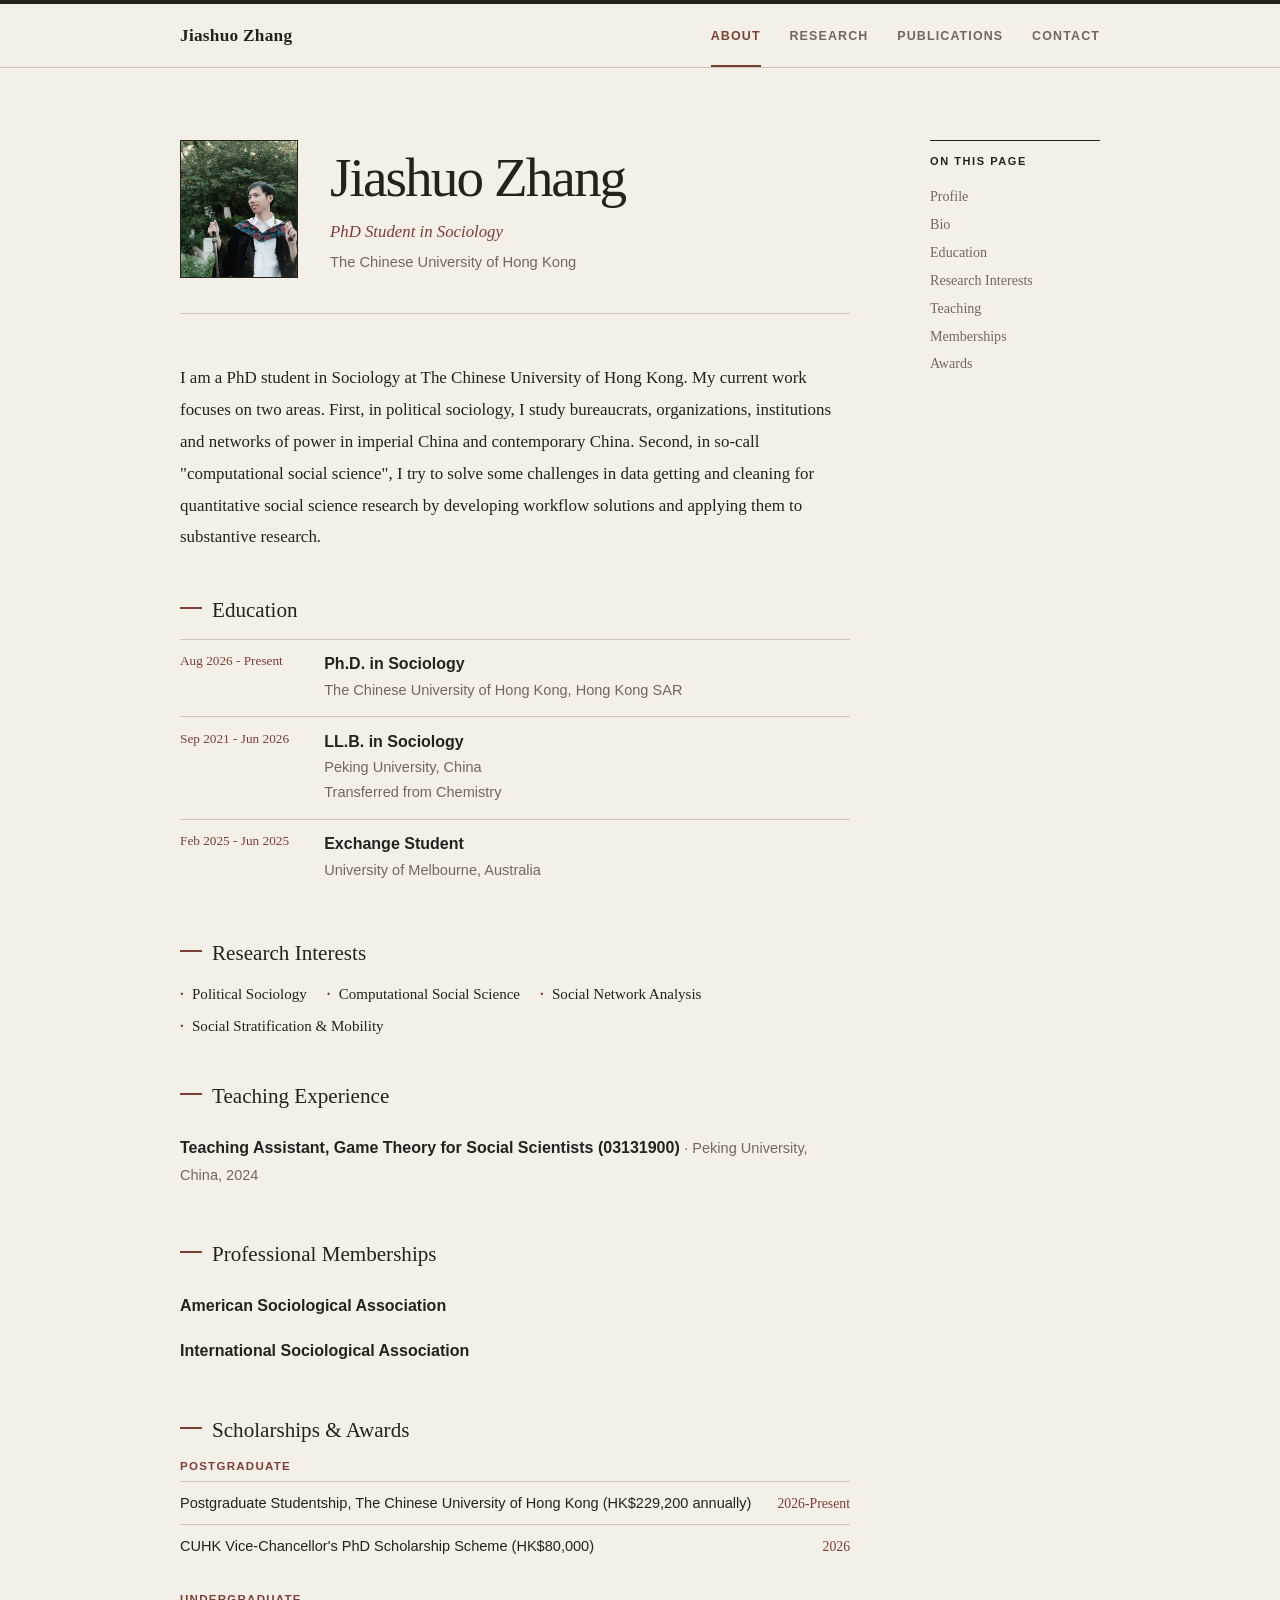
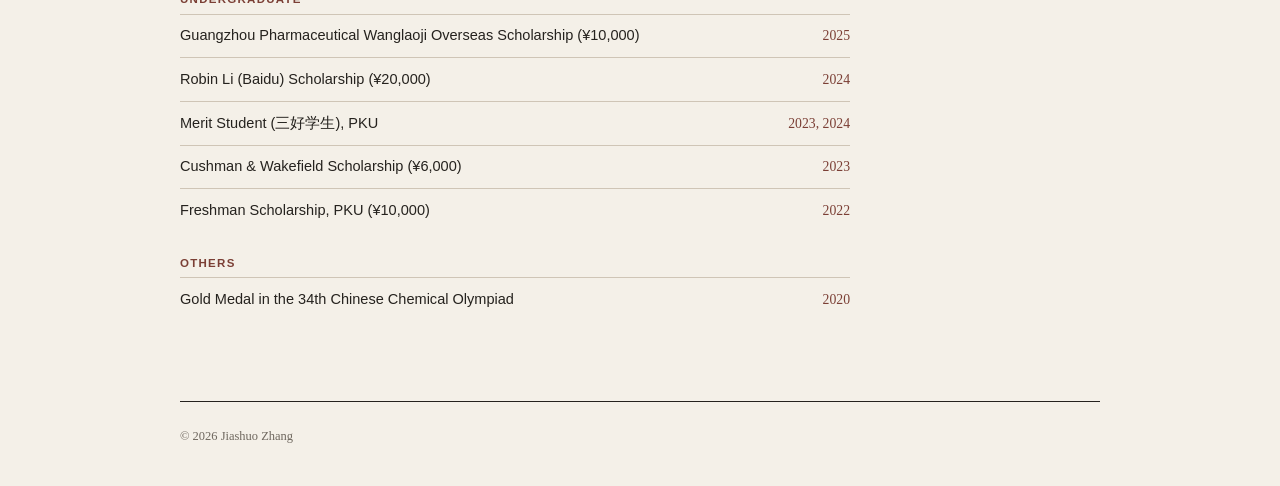
==== index.html @ 3bc5c408 "fix: refine education awards and profile photo" ====
<!DOCTYPE html>
<html lang="en">
<head>
<meta charset="UTF-8">
<meta name="viewport" content="width=device-width, initial-scale=1.0">
<title>Jiashuo Zhang | Sociology PhD Student</title>
<style>
:root {
  --paper: #f4f0e8;
  --paper-deep: #ebe4d8;
  --ink: #25221e;
  --muted: #6f685f;
  --accent: #7b3f35;
  --rule: #cfc5b6;
}

*, *::before, *::after { box-sizing: border-box; margin: 0; padding: 0; }
html { scroll-behavior: smooth; }

body {
  min-height: 100vh;
  display: flex;
  flex-direction: column;
  color: var(--ink);
  background: var(--paper);
  font-family: Arial, "Noto Sans SC", sans-serif;
  font-size: 16px;
  line-height: 1.72;
}

h1, h2, h3 {
  color: var(--ink);
  font-family: Georgia, "Times New Roman", "Songti SC", SimSun, serif;
  font-weight: 500;
  line-height: 1.25;
}
h1 { font-size: clamp(2.25rem, 6vw, 3.45rem); letter-spacing: -0.035em; }
h2 { margin-bottom: 1rem; font-size: 1.32rem; }
h2::before { content: ""; display: inline-block; width: 22px; margin-right: 10px; border-top: 2px solid var(--accent); vertical-align: 0.38em; }
h3 { margin-bottom: 0.5rem; font-size: 1.08rem; }
a { color: var(--accent); text-decoration: none; }
a:hover { color: var(--ink); }

#navbar {
  position: sticky;
  top: 0;
  z-index: 10;
  display: flex;
  justify-content: space-between;
  align-items: center;
  min-height: 68px;
  padding: 0 max(28px, calc((100vw - 920px) / 2));
  background: rgba(244, 240, 232, 0.96);
  border-top: 4px solid var(--ink);
  border-bottom: 1px solid var(--rule);
}
.nav-name { color: var(--ink); font-family: Georgia, "Times New Roman", serif; font-size: 1.08rem; font-weight: 700; letter-spacing: 0.015em; }
.nav-links { display: flex; gap: 1.8rem; }
.nav-link {
  position: relative;
  padding: 1.3rem 0 1.15rem;
  color: var(--muted);
  font-size: 0.78rem;
  font-weight: 700;
  letter-spacing: 0.09em;
  text-transform: uppercase;
}
.nav-link::after { content: ""; position: absolute; right: 0; bottom: -1px; left: 0; height: 2px; background: transparent; }
.nav-link:hover, .nav-link.active { color: var(--accent); }
.nav-link.active::after { background: var(--accent); }

#main-content { flex: 1; width: min(920px, calc(100% - 64px)); margin: 0 auto; padding: 4.5rem 0 5rem; }
.page-section { display: none; }
.page-section.active { display: grid; grid-template-columns: minmax(0, 1fr) 170px; gap: 5rem; align-items: start; }
.section-content { min-width: 0; }
.section-nav { position: sticky; top: 6.3rem; padding-top: 0.7rem; border-top: 1px solid var(--ink); }
.section-nav-title { margin-bottom: 0.7rem; color: var(--ink); font-size: 0.69rem; font-weight: 700; letter-spacing: 0.14em; text-transform: uppercase; }
.section-nav a { display: block; padding: 0.28rem 0; color: var(--muted); font-family: Georgia, "Times New Roman", serif; font-size: 0.88rem; line-height: 1.35; }
.section-nav a:hover { color: var(--accent); }

.about-header { display: flex; gap: 2rem; align-items: center; margin-bottom: 3rem; padding-bottom: 2.2rem; border-bottom: 1px solid var(--rule); }
.about-photo {
  width: 118px; height: 138px; border-radius: 0 !important;
  position: relative; overflow: hidden; flex-shrink: 0;
  color: var(--paper) !important; background: var(--ink) !important;
  border: 1px solid var(--ink);
}
.about-photo img { display: block; width: 100%; height: 100%; object-fit: cover; object-position: 69% 63%; transform: scale(1.7); transform-origin: 69% 63%; }
.about-info h1 { margin-bottom: 0.4rem; }
.about-info .subtitle { margin-bottom: 0.15rem; color: var(--accent); font-family: Georgia, "Times New Roman", serif; font-size: 1.05rem; font-style: italic; }
.about-info .affiliation { color: var(--muted); font-size: 0.92rem; }

.section-block { margin-bottom: 2.7rem; }
.section-block:last-child { margin-bottom: 0; }
.bio-text { max-width: 680px; font-family: Georgia, "Times New Roman", "Songti SC", serif; font-size: 1.06rem; line-height: 1.88; }

.interest-tags { display: flex; flex-wrap: wrap; gap: 0.35rem 1.25rem; }
.interest-tag { position: relative; padding-left: 0.75rem; color: var(--ink); font-family: Georgia, "Times New Roman", serif; font-size: 0.94rem; }
.interest-tag::before { content: "·"; position: absolute; left: 0; color: var(--accent); font-weight: 700; }

.timeline-item { display: grid; grid-template-columns: 125px minmax(0, 1fr); gap: 1.2rem; padding: 0.65rem 0 0.85rem; border-top: 1px solid var(--rule); }
.timeline-item .date { color: var(--accent); font-family: Georgia, "Times New Roman", serif; font-size: 0.83rem; font-variant-numeric: oldstyle-nums; }
.timeline-details { min-width: 0; }
.timeline-item .title { font-weight: 700; }
.timeline-item .org { display: block; color: var(--muted); font-size: 0.91rem; }

.pub-list, .contact-list, .award-list { list-style: none; }
.pub-item { padding: 1.35rem 0 1.55rem; border-top: 1px solid var(--rule); }
.pub-item:last-child { border-bottom: 1px solid var(--rule); }
.pub-title { font-family: "Songti SC", SimSun, Georgia, serif; font-size: 1.03rem; font-weight: 700; line-height: 1.65; }
.pub-title-en { max-width: 700px; margin-top: 0.4rem; color: #514b44; font-family: Georgia, "Times New Roman", serif; font-size: 0.96rem; font-style: italic; line-height: 1.55; }
.pub-meta { margin-top: 0.35rem; color: var(--muted); font-size: 0.87rem; }
.pub-status { display: inline-block; margin-left: 0.35rem; color: var(--accent); font-size: 0.76rem; font-weight: 700; letter-spacing: 0.025em; text-transform: uppercase; }
.publication-preview { margin-top: 1.1rem; }
.publication-figure { margin: 0; }
.publication-figure img { display: block; width: 100%; max-width: 700px; height: auto; background: #fff; border: 1px solid var(--rule); filter: saturate(0.78) contrast(0.96); }

.conf-item, .role-item { padding: 0.55rem 0; }
.conf-title, .role-title { font-weight: 700; }
.conf-details, .role-org { color: var(--muted); font-size: 0.91rem; }

.contact-list li { margin-bottom: 0.7rem; }
.social-icons { display: flex; gap: 0.65rem; margin-top: 1.4rem; }
.social-icon { width: 36px; height: 36px; display: flex; align-items: center; justify-content: center; border: 1px solid var(--rule); }
.social-icon:hover { border-color: var(--accent); background: var(--paper-deep); }
.social-icon svg { width: 17px; height: 17px; fill: var(--accent); }

.award-item { display: grid; grid-template-columns: minmax(0, 1fr) auto; gap: 1rem; align-items: baseline; padding: 0.55rem 0; border-top: 1px solid var(--rule); font-size: 0.91rem; }
.award-item .award-year { color: var(--accent); font-family: Georgia, "Times New Roman", serif; font-size: 0.86rem; white-space: nowrap; }
.award-group + .award-group { margin-top: 1.5rem; }
.award-group-title { margin-bottom: 0.45rem; color: var(--accent); font-family: Arial, "Noto Sans SC", sans-serif; font-size: 0.72rem; font-weight: 700; letter-spacing: 0.11em; text-transform: uppercase; }

footer { width: min(920px, calc(100% - 64px)); margin: 0 auto; padding: 1.5rem 0 2.4rem; color: var(--muted); border-top: 1px solid var(--ink); font-family: Georgia, "Times New Roman", serif; font-size: 0.78rem; text-align: left; }

@media (max-width: 700px) {
  #navbar { flex-direction: column; align-items: flex-start; gap: 0.25rem; padding: 0.85rem 20px 0; }
  .nav-links { width: 100%; gap: 1.1rem; overflow-x: auto; }
  .nav-link { padding: 0.55rem 0 0.8rem; }
  #main-content, footer { width: calc(100% - 40px); }
  #main-content { padding: 2.6rem 0 3.5rem; }
  .page-section.active { display: block; }
  .section-nav { display: none; }
  .about-header { align-items: flex-start; gap: 1.2rem; }
  .about-photo { width: 78px; height: 94px; font-size: 1.65rem !important; }
  .timeline-item { grid-template-columns: 1fr; gap: 0.15rem; }
  .award-item { grid-template-columns: 1fr; gap: 0.05rem; }
}
</style>
</head>
<body>

<nav id="navbar">
  <span class="nav-name">Jiashuo Zhang</span>
  <div class="nav-links">
    <a href="#" class="nav-link active" data-page="about">About</a>
    <a href="#" class="nav-link" data-page="research">Research</a>
    <a href="#" class="nav-link" data-page="publications">Publications</a>
    <a href="#" class="nav-link" data-page="contact">Contact</a>
  </div>
</nav>

<main id="main-content">

  <!-- ===== ABOUT ===== -->
  <section id="page-about" class="page-section active">

    <div class="section-content">

    <div class="about-header" id="about-profile">
      <div class="about-photo"><img src="profile.jpg" alt="Jiashuo Zhang"></div>
      <div class="about-info">
        <h1>Jiashuo Zhang</h1>
        <p class="subtitle">PhD Student in Sociology</p>
        <p class="affiliation">The Chinese University of Hong Kong</p>
      </div>
    </div>

    <div class="section-block" id="about-bio">
      <p class="bio-text">
        I am a PhD student in Sociology at The Chinese University of Hong Kong. My current work focuses on two areas. First, in political sociology, I study bureaucrats, organizations, institutions and networks of power in imperial China and contemporary China. Second, in so-call "computational social science", I try to solve some challenges in data getting and cleaning for quantitative social science research by developing workflow solutions and applying them to substantive research.
      </p>
    </div>

    <div class="section-block" id="about-education">
      <h2>Education</h2>
      <div class="timeline-item">
        <div class="date">Aug 2026 - Present</div>
        <div class="timeline-details">
          <div class="title">Ph.D. in Sociology</div>
          <div class="org">The Chinese University of Hong Kong, Hong Kong SAR</div>
        </div>
      </div>
      <div class="timeline-item">
        <div class="date">Sep 2021 - Jun 2026</div>
        <div class="timeline-details">
          <div class="title">LL.B. in Sociology</div>
          <div class="org">Peking University, China</div>
          <div class="org">Transferred from Chemistry</div>
        </div>
      </div>
      <div class="timeline-item">
        <div class="date">Feb 2025 - Jun 2025</div>
        <div class="timeline-details">
          <div class="title">Exchange Student</div>
          <div class="org">University of Melbourne, Australia</div>
        </div>
      </div>
    </div>

    <div class="section-block" id="about-interests">
      <h2>Research Interests</h2>
      <div class="interest-tags">
        <span class="interest-tag">Political Sociology</span>
        <span class="interest-tag">Computational Social Science</span>
        <span class="interest-tag">Social Network Analysis</span>
        <span class="interest-tag">Social Stratification &amp; Mobility</span>
      </div>
    </div>

    <div class="section-block" id="about-teaching">
      <h2>Teaching Experience</h2>
      <div class="role-item">
        <span class="role-title">Teaching Assistant, Game Theory for Social Scientists (03131900)</span>
        <span class="role-org"> · Peking University, China, 2024</span>
      </div>
    </div>

    <div class="section-block" id="about-memberships">
      <h2>Professional Memberships</h2>
      <div class="role-item">
        <span class="role-title">American Sociological Association</span>
      </div>
      <div class="role-item">
        <span class="role-title">International Sociological Association</span>
      </div>
    </div>

    <div class="section-block" id="about-awards">
      <h2>Scholarships &amp; Awards</h2>
      <div class="award-group">
        <h3 class="award-group-title">Postgraduate</h3>
        <ul class="award-list">
          <li class="award-item"><span>Postgraduate Studentship, The Chinese University of Hong Kong (HK$229,200 annually)</span><span class="award-year">2026-Present</span></li>
          <li class="award-item"><span>CUHK Vice-Chancellor's PhD Scholarship Scheme (HK$80,000)</span><span class="award-year">2026</span></li>
        </ul>
      </div>
      <div class="award-group">
        <h3 class="award-group-title">Undergraduate</h3>
        <ul class="award-list">
          <li class="award-item"><span>Guangzhou Pharmaceutical Wanglaoji Overseas Scholarship (¥10,000)</span><span class="award-year">2025</span></li>
          <li class="award-item"><span>Robin Li (Baidu) Scholarship (¥20,000)</span><span class="award-year">2024</span></li>
          <li class="award-item"><span>Merit Student (三好学生), PKU</span><span class="award-year">2023, 2024</span></li>
          <li class="award-item"><span>Cushman &amp; Wakefield Scholarship (¥6,000)</span><span class="award-year">2023</span></li>
          <li class="award-item"><span>Freshman Scholarship, PKU (¥10,000)</span><span class="award-year">2022</span></li>
        </ul>
      </div>
      <div class="award-group">
        <h3 class="award-group-title">Others</h3>
        <ul class="award-list">
          <li class="award-item"><span>Gold Medal in the 34th Chinese Chemical Olympiad</span><span class="award-year">2020</span></li>
        </ul>
      </div>
    </div>

    </div>

    <aside class="section-nav" aria-label="About page navigation">
      <div class="section-nav-title">On This Page</div>
      <a href="#about-profile">Profile</a>
      <a href="#about-bio">Bio</a>
      <a href="#about-education">Education</a>
      <a href="#about-interests">Research Interests</a>
      <a href="#about-teaching">Teaching</a>
      <a href="#about-memberships">Memberships</a>
      <a href="#about-awards">Awards</a>
    </aside>

  </section>

  <!-- ===== RESEARCH ===== -->
  <section id="page-research" class="page-section">
  </section>

  <!-- ===== PUBLICATIONS ===== -->
  <section id="page-publications" class="page-section">

    <div class="section-content">

    <h2 id="publications-list">Publications</h2>

    <ul class="pub-list">
      <li class="pub-item">
        <div class="pub-title" lang="zh">士大夫的社会世界建构与演变：基于曾国藩日记/通信的案例研究</div>
        <div class="pub-title-en">The Social World of Scholar-Officials in Traditional China:<br>A Micro-Sociological Analysis of Zeng Guofan's Diary and Correspondence</div>
        <div class="pub-meta">周雪光、张家硕，2026 · 《社会》第2期 · CSSCI</div>
        <div class="pub-meta"><a href="士大夫的社会世界建构与演变.pdf">[PDF]</a></div>
        <div class="publication-preview" id="publications-preview" aria-label="Figure from the article">
          <figure class="publication-figure">
            <img src="zeng-guofan-social-network.png" alt="曾国藩社会交往网络图：不同颜色的节点表示家族、湘乡同乡、湖南同乡、同年、清廷官僚和湘军">
          </figure>
        </div>
      </li>
      <li class="pub-item">
        <div class="pub-title" lang="zh">冒滥与抑遏之外：雍正朝西北军前效力群体的“自首潮”（1725–1729）</div>
        <div class="pub-title-en">Beyond Deceptive and Deserved Credits: Self-Rectification of Officials Earning Promotion in the Qing's Northwestern Campaigns during the Early Yongzheng Reign (1725–1729)</div>
        <div class="pub-meta">田耕、张家硕 · 《清史研究》 · 导师共同作者 <span class="pub-status">Revise &amp; Resubmit</span> · CSSCI</div>
      </li>
    </ul>

    <h2 id="translations-list" style="margin-top:2rem;">Translations</h2>

    <ul class="pub-list">
      <li class="pub-item">
        <div class="pub-title" lang="zh">田野研究中的实地纠葛与质量标准：20世纪中期芝加哥大学与哥伦比亚大学社会学之比较</div>
        <div class="pub-meta">丹尼尔·门奇克 著，张家硕 译，2026 · 王利平：《逆旅行人：芝加哥大学社会科学传统》，北京大学出版社，第267-290页。</div>
      </li>
    </ul>

    </div>

    <aside class="section-nav" aria-label="Publications page navigation">
      <div class="section-nav-title">On This Page</div>
      <a href="#publications-list">Publications</a>
      <a href="#translations-list">Translations</a>
    </aside>

  </section>

  <!-- ===== CONTACT ===== -->
  <section id="page-contact" class="page-section">

    <div class="section-content">

    <h2 id="contact-info">Contact</h2>

    <ul class="contact-list">
      <li>Email: <a href="mailto:jiashuo.zhang@link.cuhk.edu.hk">jiashuo.zhang@link.cuhk.edu.hk</a></li>
      <li>Department of Sociology, The Chinese University of Hong Kong, Shatin, N.T., Hong Kong SAR</li>
    </ul>

    <div class="social-icons" id="contact-links">
      <a href="#" class="social-icon" title="Google Scholar" aria-label="Google Scholar">
        <svg viewBox="0 0 24 24"><path d="M12 24a7.2 7.2 0 0 0 3.25-.74l-3.42-5.9c-.74.4-1.56.64-2.43.64-2.68 0-4.85-2.17-4.85-4.85a4.82 4.82 0 0 1 .9-2.8L2.12 16.1A11.96 11.96 0 0 0 12 24z"/><path d="M23.84 11.62c0-.82-.07-1.62-.21-2.38H12v4.5h6.75a5.8 5.8 0 0 1-2.5 3.82l3.42 5.9A11.98 11.98 0 0 0 23.84 11.62z"/><path d="M5.27 8.75 1.85 4.93A11.96 11.96 0 0 0 0 12c0 2.58.82 4.97 2.2 6.93l.07-.07 3.44-5.94a4.77 4.77 0 0 1-.44-2.17z"/><path d="M12 4.8c1.8 0 3.42.62 4.7 1.83l3.5-3.5A11.94 11.94 0 0 0 12 0C7.4 0 3.38 2.5 1.85 4.93L5.27 8.8A7.14 7.14 0 0 1 12 4.8z"/></svg>
      </a>
      <a href="#" class="social-icon" title="ORCID" aria-label="ORCID">
        <svg viewBox="0 0 24 24"><path d="M12 0C5.372 0 0 5.372 0 12s5.372 12 12 12 12-5.372 12-12S18.628 0 12 0zM7.369 4.378c.525 0 .947.431.947.947s-.422.947-.947.947a.95.95 0 0 1-.947-.947c0-.525.422-.947.947-.947zm-.722 3.038h1.444v10.041H6.647V7.416zm3.562 0h3.9c3.712 0 5.344 2.653 5.344 5.025 0 2.578-2.016 5.025-5.325 5.025h-3.919V7.416zm1.444 1.303v7.444h2.297c3.272 0 4.022-2.484 4.022-3.722 0-2.016-1.284-3.722-3.984-3.722h-2.335z"/></svg>
      </a>
      <a href="#" class="social-icon" title="ResearchGate" aria-label="ResearchGate">
        <svg viewBox="0 0 24 24"><path d="M5.89 20.5c-.28 0-.55-.12-.73-.33-.18-.21-.26-.5-.22-.78l2.17-11.77c.09-.5.52-.84 1.03-.84h2.73c.57 0 1.04.41 1.11.97l.05.41c.59-.94 1.56-1.55 2.72-1.55 1.79 0 3.25 1.46 3.25 3.25 0 .28-.04.55-.1.82l-1.63 7.38c-.09.41-.45.69-.87.69h-2.1c-.42 0-.78-.28-.87-.69l-1.43-6.47c-.05-.22-.25-.38-.47-.38s-.42.16-.47.38l-1.43 6.47c-.09.41-.45.69-.87.69H8.61c-.21 0-.41-.08-.56-.22l.84-1.43-1.04 1.49c-.16.22-.41.35-.67.35H5.89z"/></svg>
      </a>
    </div>

    </div>

    <aside class="section-nav" aria-label="Contact page navigation">
      <div class="section-nav-title">On This Page</div>
      <a href="#contact-info">Contact Information</a>
      <a href="#contact-links">Academic Links</a>
    </aside>

  </section>

</main>

<footer>
  <p>&copy; 2026 Jiashuo Zhang</p>
</footer>

<script>
document.querySelectorAll('.nav-link').forEach(link => {
  link.addEventListener('click', function(e) {
    e.preventDefault();
    const page = this.dataset.page;

    document.querySelectorAll('.nav-link').forEach(l => l.classList.remove('active'));
    this.classList.add('active');

    document.querySelectorAll('.page-section').forEach(s => s.classList.remove('active'));
    document.getElementById('page-' + page).classList.add('active');
  });
});
</script>

</body>
</html>
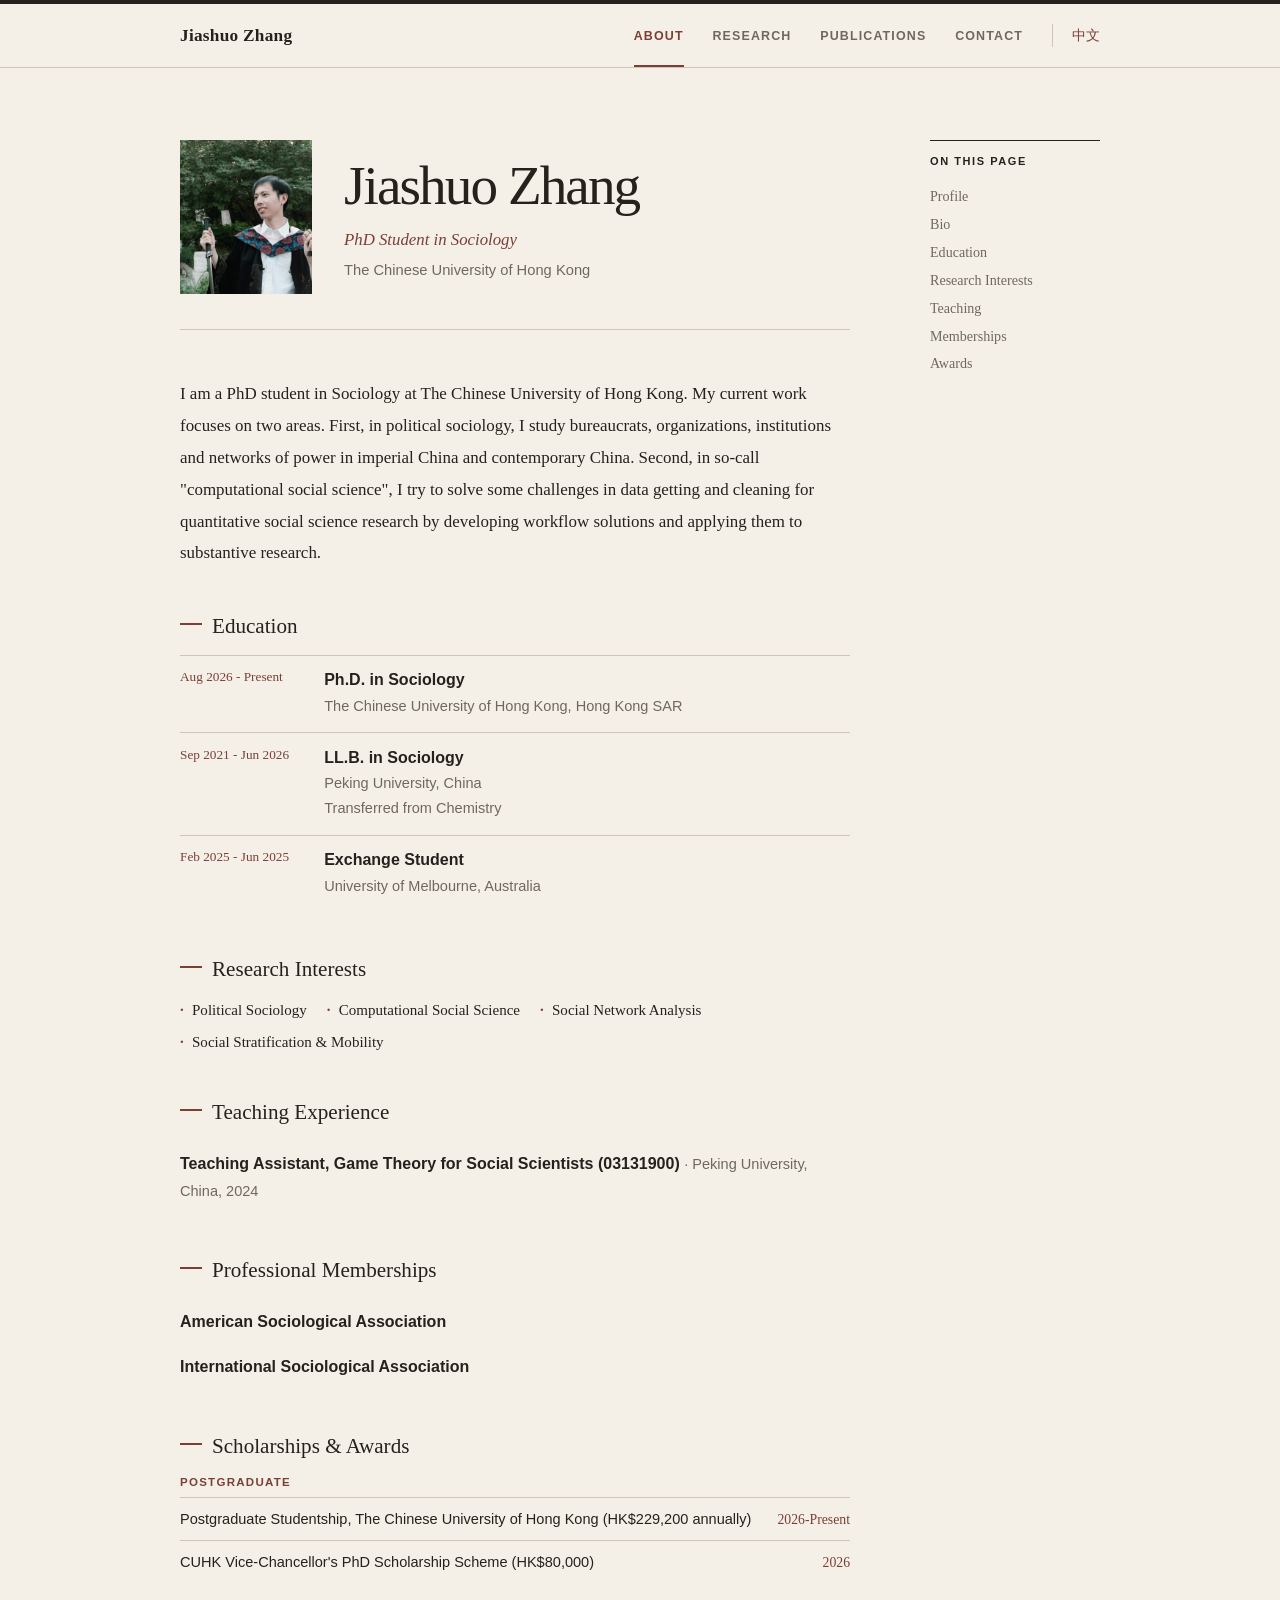
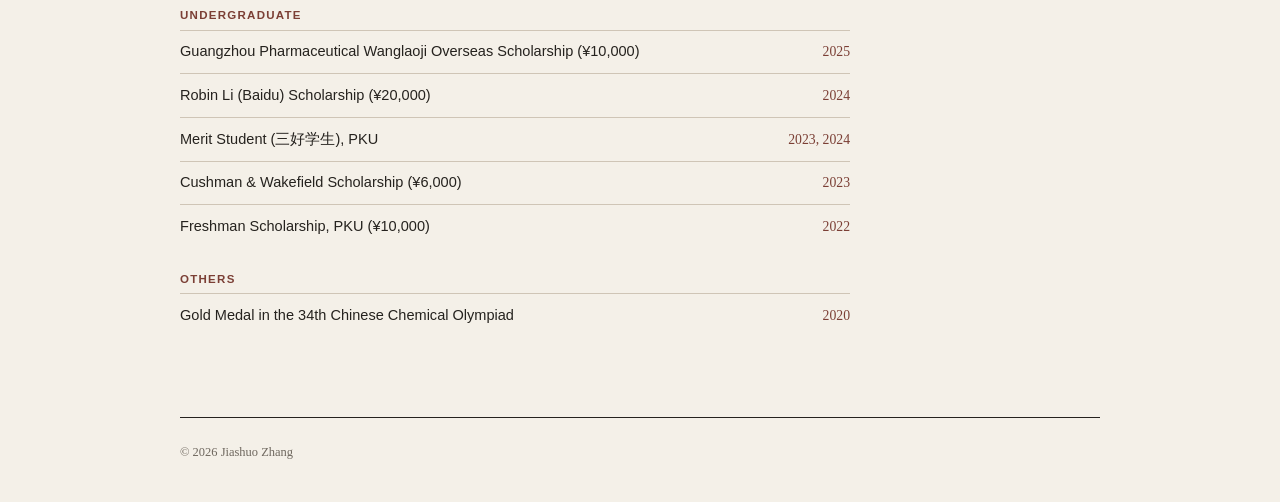
==== commit 8c4196f9: "feat: add Chinese homepage and refine portrait" ====
--- a/index.html
+++ b/index.html
@@ -68,6 +68,7 @@
 .nav-link::after { content: ""; position: absolute; right: 0; bottom: -1px; left: 0; height: 2px; background: transparent; }
 .nav-link:hover, .nav-link.active { color: var(--accent); }
 .nav-link.active::after { background: var(--accent); }
+.language-link { align-self: center; padding-left: 1.2rem; color: var(--accent); border-left: 1px solid var(--rule); font-family: "Songti SC", SimSun, serif; font-size: 0.86rem; }
 
 #main-content { flex: 1; width: min(920px, calc(100% - 64px)); margin: 0 auto; padding: 4.5rem 0 5rem; }
 .page-section { display: none; }
@@ -80,12 +81,11 @@
 
 .about-header { display: flex; gap: 2rem; align-items: center; margin-bottom: 3rem; padding-bottom: 2.2rem; border-bottom: 1px solid var(--rule); }
 .about-photo {
-  width: 118px; height: 138px; border-radius: 0 !important;
+  width: 132px; height: 154px; border-radius: 0 !important;
   position: relative; overflow: hidden; flex-shrink: 0;
-  color: var(--paper) !important; background: var(--ink) !important;
-  border: 1px solid var(--ink);
-}
-.about-photo img { display: block; width: 100%; height: 100%; object-fit: cover; object-position: 69% 63%; transform: scale(1.7); transform-origin: 69% 63%; }
+  background: var(--paper-deep);
+}
+.about-photo img { display: block; width: 100%; height: 100%; object-fit: cover; object-position: 69% 63%; transform: scale(2); transform-origin: 69% 63%; }
 .about-info h1 { margin-bottom: 0.4rem; }
 .about-info .subtitle { margin-bottom: 0.15rem; color: var(--accent); font-family: Georgia, "Times New Roman", serif; font-size: 1.05rem; font-style: italic; }
 .about-info .affiliation { color: var(--muted); font-size: 0.92rem; }
@@ -141,7 +141,7 @@
   .page-section.active { display: block; }
   .section-nav { display: none; }
   .about-header { align-items: flex-start; gap: 1.2rem; }
-  .about-photo { width: 78px; height: 94px; font-size: 1.65rem !important; }
+  .about-photo { width: 88px; height: 104px; }
   .timeline-item { grid-template-columns: 1fr; gap: 0.15rem; }
   .award-item { grid-template-columns: 1fr; gap: 0.05rem; }
 }
@@ -156,6 +156,7 @@
     <a href="#" class="nav-link" data-page="research">Research</a>
     <a href="#" class="nav-link" data-page="publications">Publications</a>
     <a href="#" class="nav-link" data-page="contact">Contact</a>
+    <a href="zh/" class="language-link" lang="zh">中文</a>
   </div>
 </nav>
 
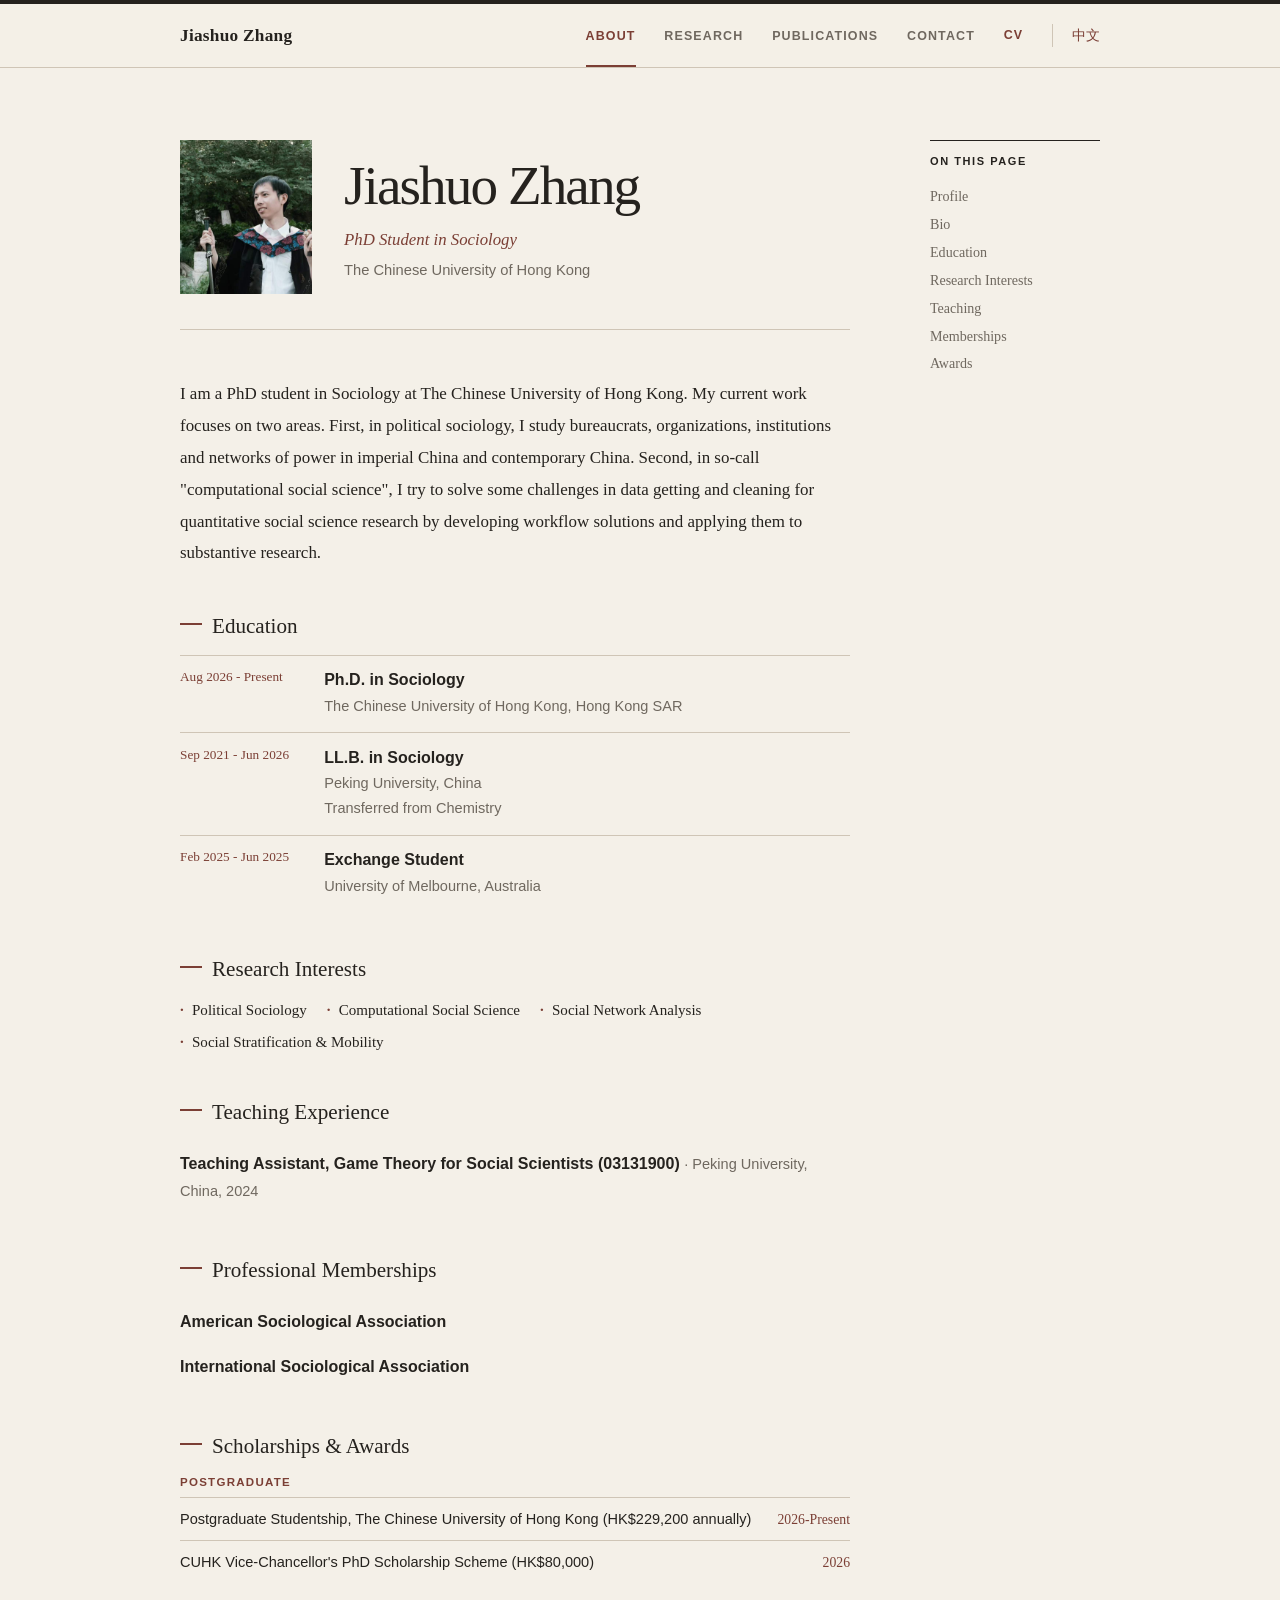
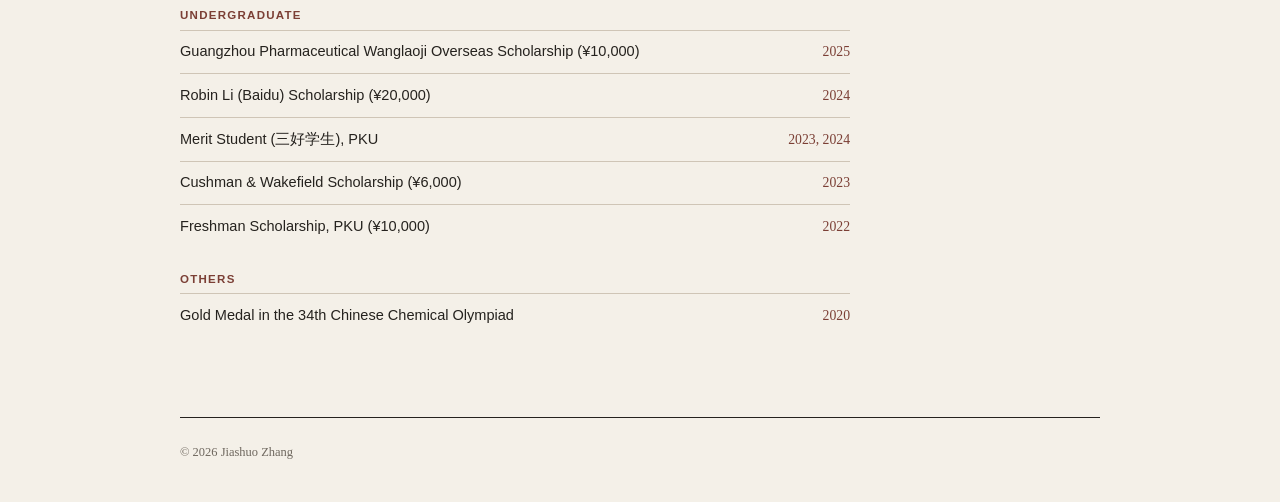
==== commit 6d37f8fe: "feat: add CV links to bilingual homepage" ====
--- a/index.html
+++ b/index.html
@@ -68,6 +68,8 @@
 .nav-link::after { content: ""; position: absolute; right: 0; bottom: -1px; left: 0; height: 2px; background: transparent; }
 .nav-link:hover, .nav-link.active { color: var(--accent); }
 .nav-link.active::after { background: var(--accent); }
+.cv-link { align-self: center; color: var(--accent); font-size: 0.78rem; font-weight: 700; letter-spacing: 0.08em; text-transform: uppercase; }
+.cv-link:hover { color: var(--ink); }
 .language-link { align-self: center; padding-left: 1.2rem; color: var(--accent); border-left: 1px solid var(--rule); font-family: "Songti SC", SimSun, serif; font-size: 0.86rem; }
 
 #main-content { flex: 1; width: min(920px, calc(100% - 64px)); margin: 0 auto; padding: 4.5rem 0 5rem; }
@@ -156,6 +158,7 @@
     <a href="#" class="nav-link" data-page="research">Research</a>
     <a href="#" class="nav-link" data-page="publications">Publications</a>
     <a href="#" class="nav-link" data-page="contact">Contact</a>
+    <a href="JiashuoZhang.pdf" class="cv-link" target="_blank" rel="noopener">CV</a>
     <a href="zh/" class="language-link" lang="zh">中文</a>
   </div>
 </nav>
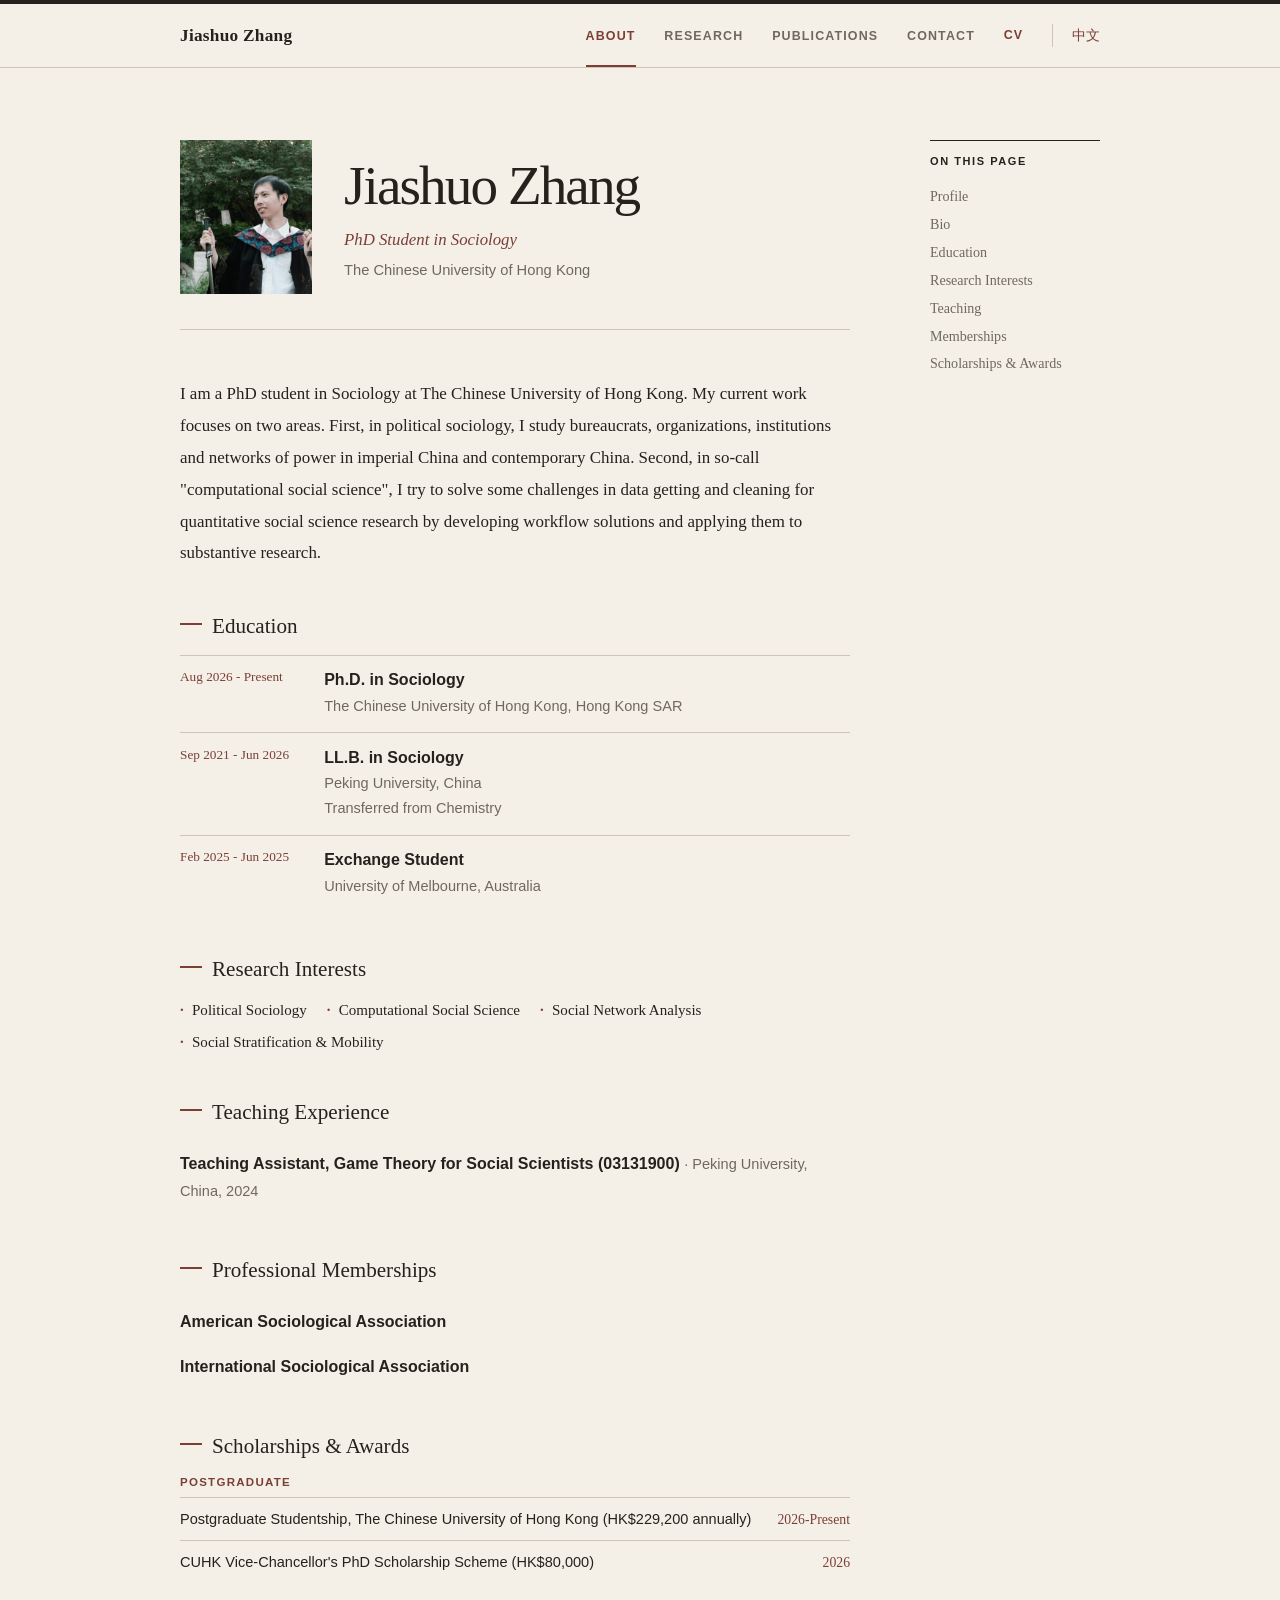
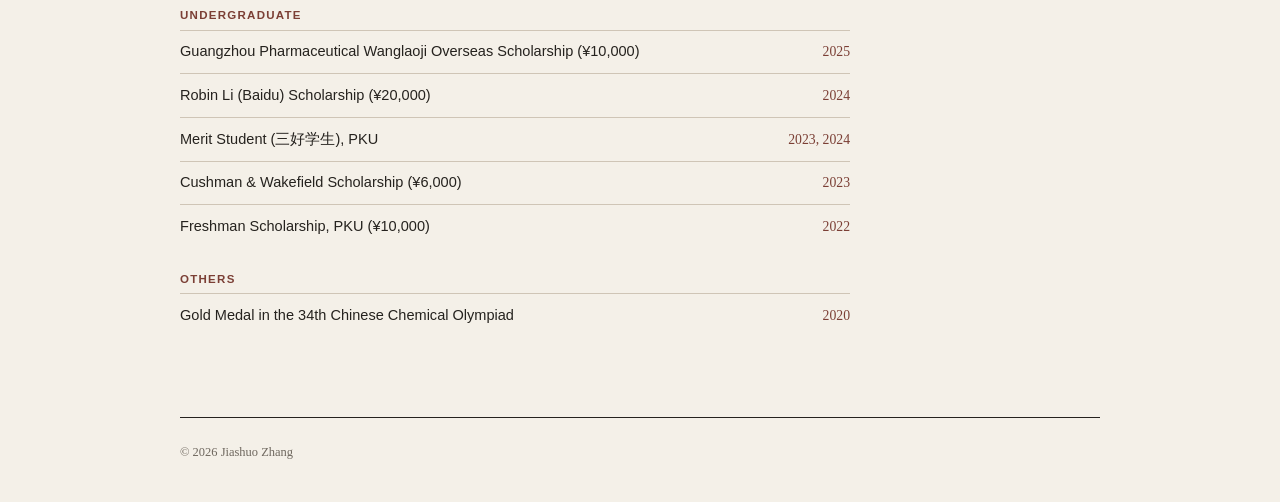
==== commit 5e118ebf: "style: refine homepage labels" ====
--- a/index.html
+++ b/index.html
@@ -276,7 +276,7 @@
       <a href="#about-interests">Research Interests</a>
       <a href="#about-teaching">Teaching</a>
       <a href="#about-memberships">Memberships</a>
-      <a href="#about-awards">Awards</a>
+      <a href="#about-awards">Scholarships &amp; Awards</a>
     </aside>
 
   </section>
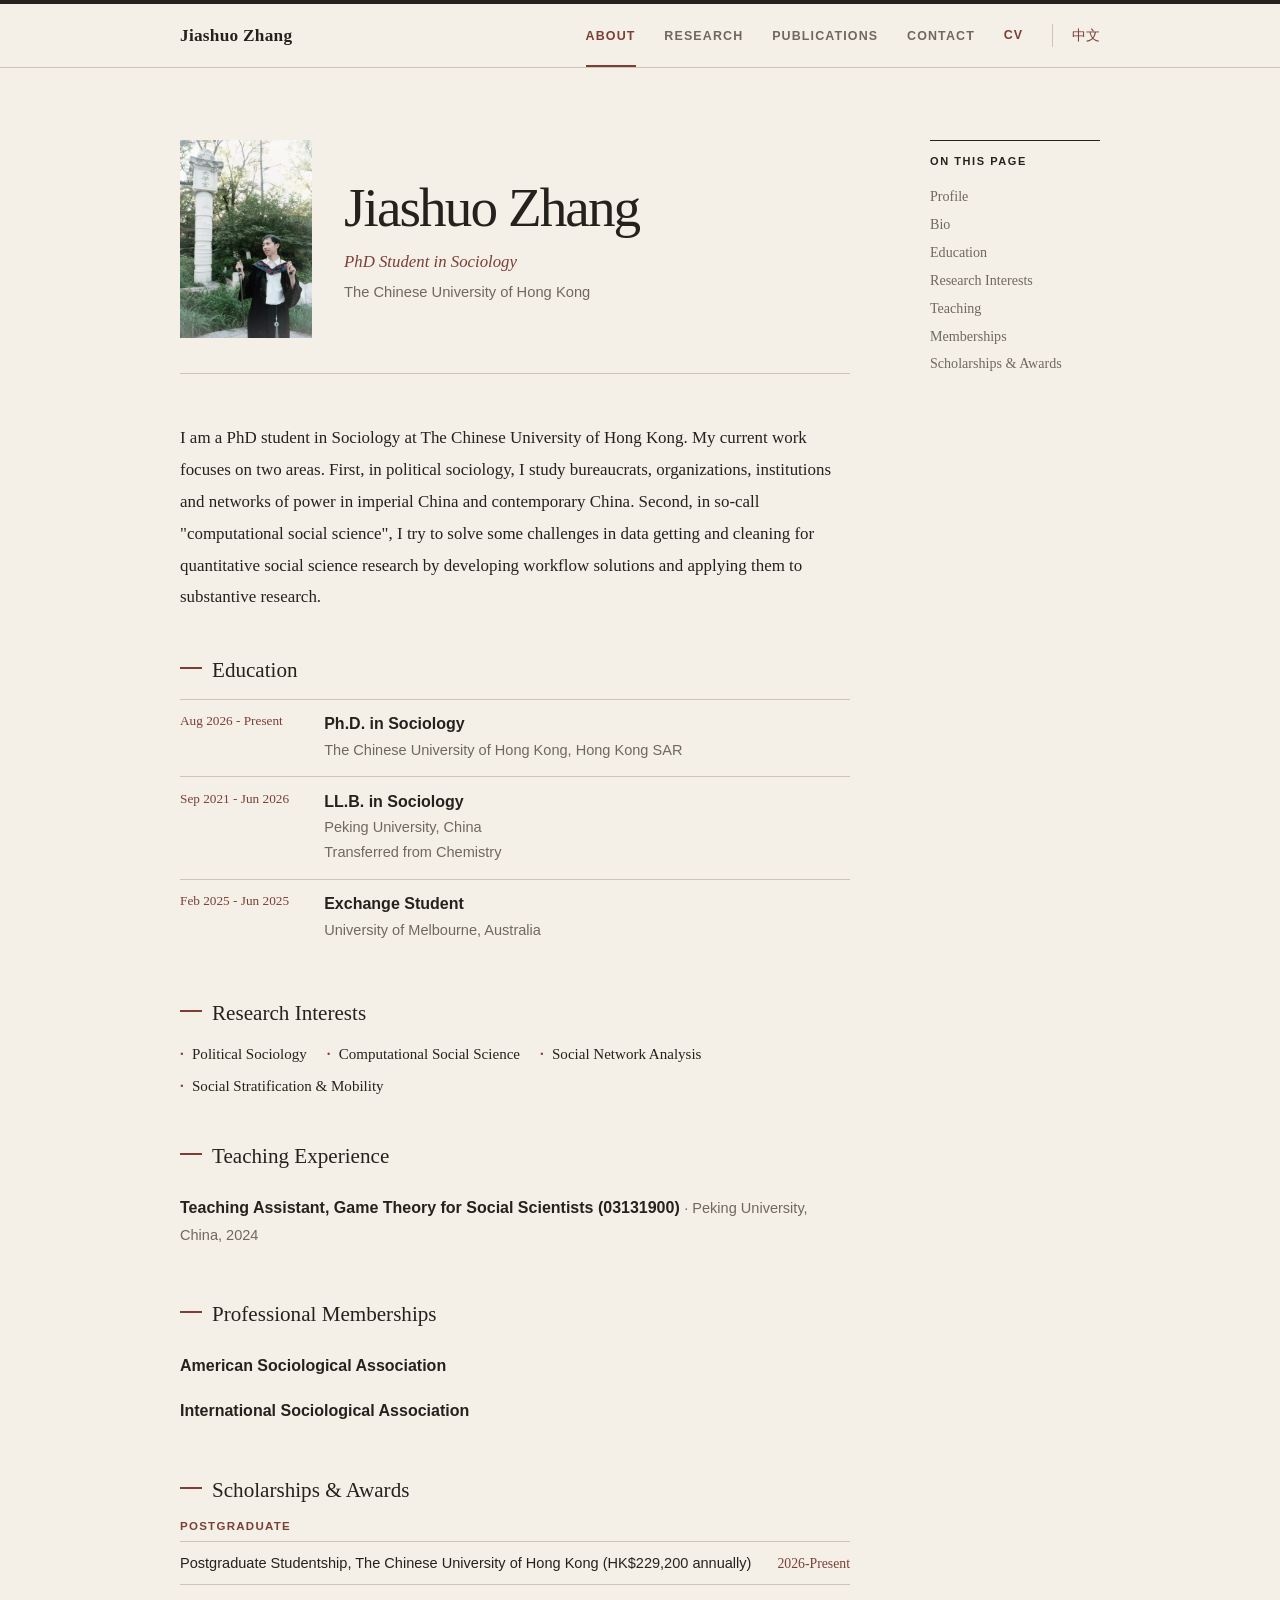
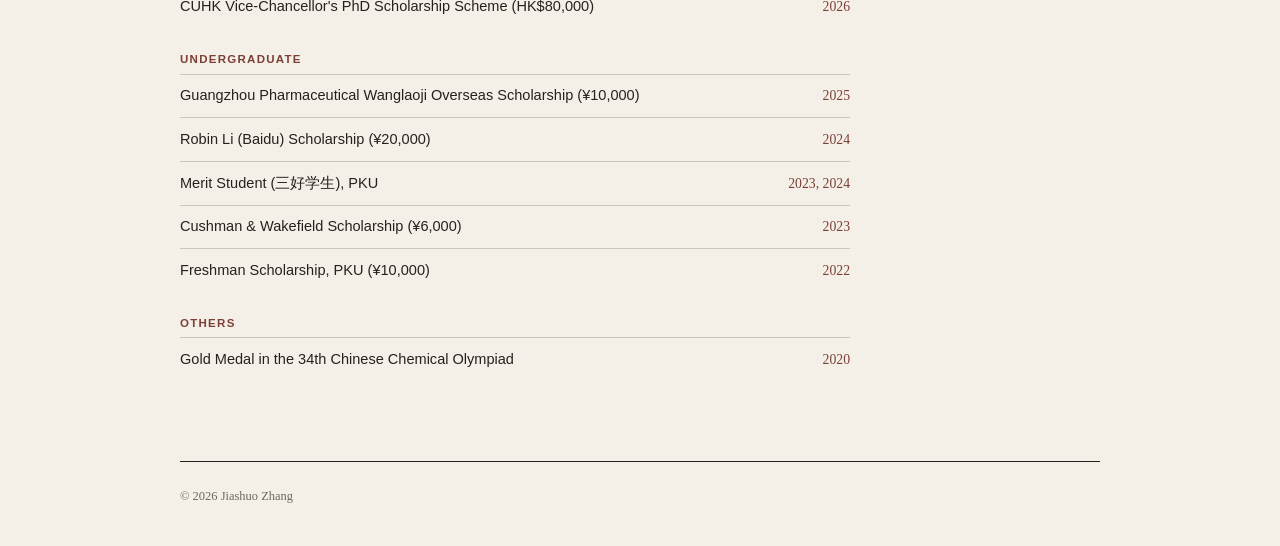
==== commit dca65419: "style: show full portrait on homepage" ====
--- a/index.html
+++ b/index.html
@@ -83,11 +83,11 @@
 
 .about-header { display: flex; gap: 2rem; align-items: center; margin-bottom: 3rem; padding-bottom: 2.2rem; border-bottom: 1px solid var(--rule); }
 .about-photo {
-  width: 132px; height: 154px; border-radius: 0 !important;
+  width: 132px; height: 198px; border-radius: 0 !important;
   position: relative; overflow: hidden; flex-shrink: 0;
   background: var(--paper-deep);
 }
-.about-photo img { display: block; width: 100%; height: 100%; object-fit: cover; object-position: 69% 63%; transform: scale(2); transform-origin: 69% 63%; }
+.about-photo img { display: block; width: 100%; height: 100%; object-fit: cover; object-position: center; }
 .about-info h1 { margin-bottom: 0.4rem; }
 .about-info .subtitle { margin-bottom: 0.15rem; color: var(--accent); font-family: Georgia, "Times New Roman", serif; font-size: 1.05rem; font-style: italic; }
 .about-info .affiliation { color: var(--muted); font-size: 0.92rem; }
@@ -143,7 +143,7 @@
   .page-section.active { display: block; }
   .section-nav { display: none; }
   .about-header { align-items: flex-start; gap: 1.2rem; }
-  .about-photo { width: 88px; height: 104px; }
+  .about-photo { width: 88px; height: 132px; }
   .timeline-item { grid-template-columns: 1fr; gap: 0.15rem; }
   .award-item { grid-template-columns: 1fr; gap: 0.05rem; }
 }
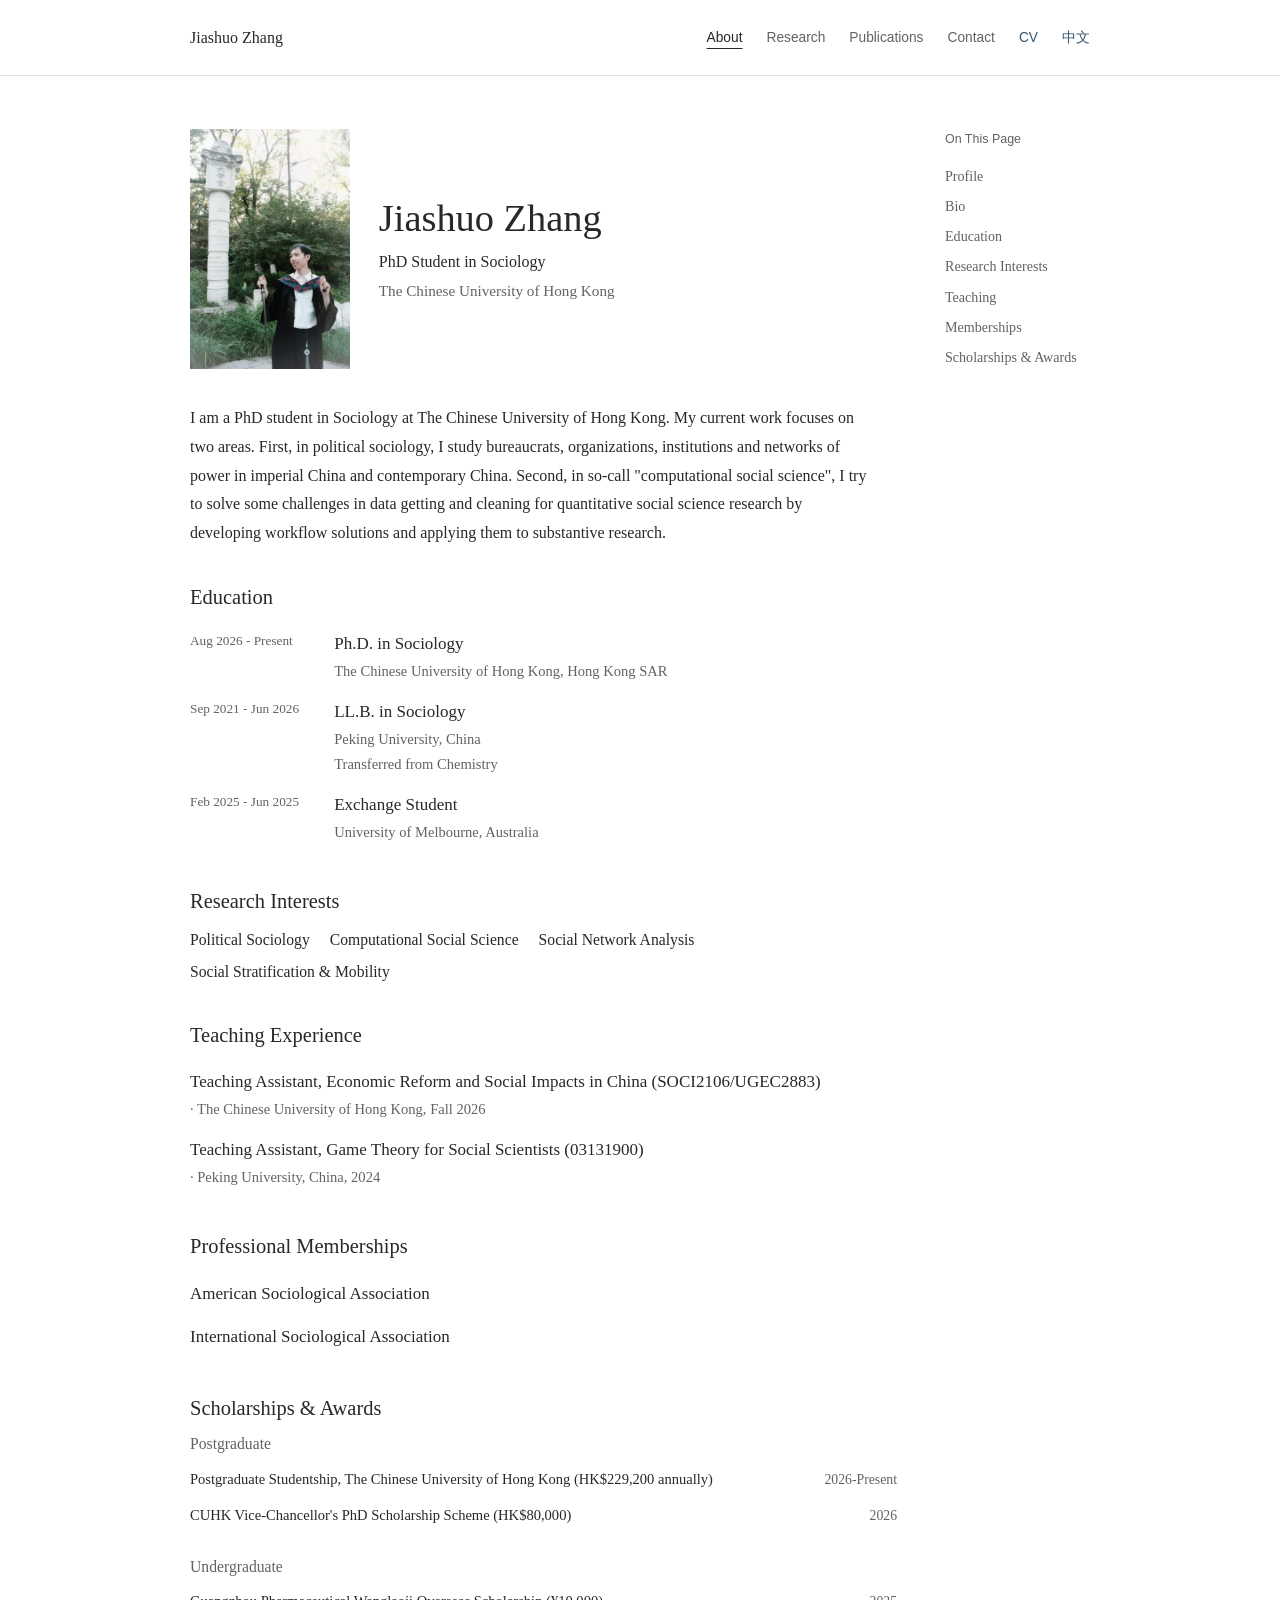
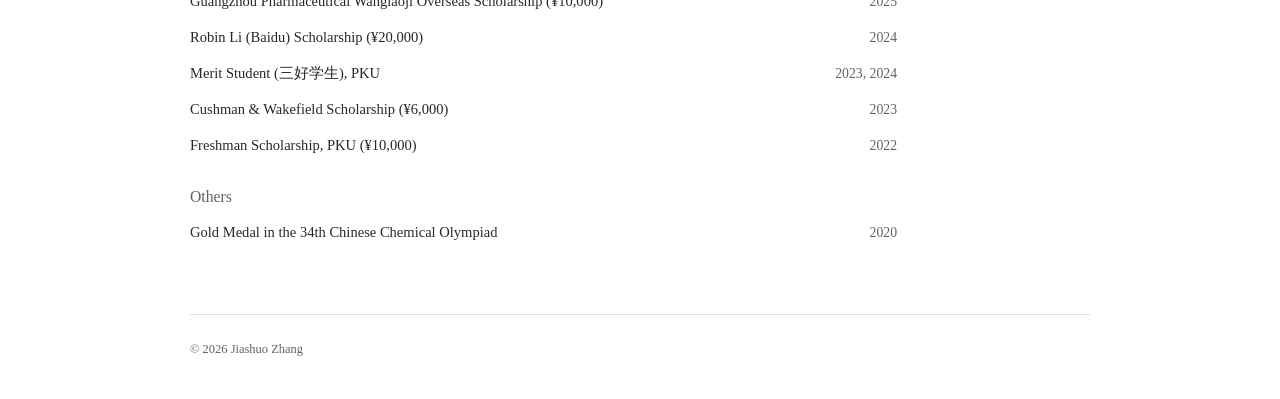
==== commit f427e6ef: "style: simplify academic homepage and update teaching and acceptance" ====
--- a/index.html
+++ b/index.html
@@ -148,6 +148,7 @@
   .award-item { grid-template-columns: 1fr; gap: 0.05rem; }
 }
 </style>
+<link rel="stylesheet" href="academic.css">
 </head>
 <body>
 
@@ -224,6 +225,10 @@
     <div class="section-block" id="about-teaching">
       <h2>Teaching Experience</h2>
       <div class="role-item">
+        <span class="role-title">Teaching Assistant, Economic Reform and Social Impacts in China (SOCI2106/UGEC2883)</span>
+        <span class="role-org"> · The Chinese University of Hong Kong, Fall 2026</span>
+      </div>
+      <div class="role-item">
         <span class="role-title">Teaching Assistant, Game Theory for Social Scientists (03131900)</span>
         <span class="role-org"> · Peking University, China, 2024</span>
       </div>
@@ -297,7 +302,8 @@
         <div class="pub-title" lang="zh">士大夫的社会世界建构与演变：基于曾国藩日记/通信的案例研究</div>
         <div class="pub-title-en">The Social World of Scholar-Officials in Traditional China:<br>A Micro-Sociological Analysis of Zeng Guofan's Diary and Correspondence</div>
         <div class="pub-meta">周雪光、张家硕，2026 · 《社会》第2期 · CSSCI</div>
-        <div class="pub-meta"><a href="士大夫的社会世界建构与演变.pdf">[PDF]</a></div>
+        <div class="pub-meta">Reprinted in full by the Information Center for Social Sciences, RUC, No. 7 (2026)</div>
+        <div class="pub-meta"><a href="士大夫的社会世界建构与演变.pdf">[Article PDF]</a> · <a href="曾国藩-人大转载.pdf">[Full-text reprint]</a></div>
         <div class="publication-preview" id="publications-preview" aria-label="Figure from the article">
           <figure class="publication-figure">
             <img src="zeng-guofan-social-network.png" alt="曾国藩社会交往网络图：不同颜色的节点表示家族、湘乡同乡、湖南同乡、同年、清廷官僚和湘军">
@@ -307,7 +313,7 @@
       <li class="pub-item">
         <div class="pub-title" lang="zh">冒滥与抑遏之外：雍正朝西北军前效力群体的“自首潮”（1725–1729）</div>
         <div class="pub-title-en">Beyond Deceptive and Deserved Credits: Self-Rectification of Officials Earning Promotion in the Qing's Northwestern Campaigns during the Early Yongzheng Reign (1725–1729)</div>
-        <div class="pub-meta">田耕、张家硕 · 《清史研究》 · 导师共同作者 <span class="pub-status">Revise &amp; Resubmit</span> · CSSCI</div>
+        <div class="pub-meta">田耕、张家硕 · 《清史研究》 · 导师共同作者 <span class="pub-status">Accept</span> · CSSCI</div>
       </li>
     </ul>
 
--- a/academic.css
+++ b/academic.css
@@ -0,0 +1,100 @@
+/* Shared typography and layout for the English and Chinese homepages. */
+:root {
+  --paper: #fff;
+  --paper-deep: #f5f5f5;
+  --ink: #282828;
+  --muted: #626262;
+  --accent: #315674;
+  --rule: #e2e2e2;
+}
+body {
+  font-family: Georgia, "Times New Roman", "Songti SC", SimSun, serif;
+  font-size: 17px;
+  line-height: 1.7;
+}
+h1, h2, h3 { font-weight: 400; letter-spacing: normal; }
+h1 { font-size: clamp(1.8rem, 4vw, 2.4rem); line-height: 1.25; }
+h2 { font-size: 1.28rem; margin-bottom: 0.8rem; }
+h2::before { display: none; }
+a:hover { text-decoration: underline; text-underline-offset: 3px; }
+a:focus-visible { outline: 2px solid var(--accent); outline-offset: 4px; }
+#navbar {
+  position: static;
+  min-height: 76px;
+  padding: 0 max(32px, calc((100vw - 900px) / 2));
+  background: #fff;
+  border-top: 0;
+  border-bottom: 1px solid var(--rule);
+}
+.nav-name { font-size: 1rem; font-weight: 400; letter-spacing: normal; }
+.nav-links { gap: 1.5rem; }
+.nav-link, .cv-link, .language-link {
+  font-family: Arial, "Microsoft YaHei", sans-serif;
+  font-size: 0.86rem;
+  font-weight: 400;
+  letter-spacing: normal;
+  text-transform: none;
+}
+.nav-link { padding: 1rem 0; }
+.nav-link::after { display: none; }
+.nav-link.active { color: var(--ink); text-decoration: underline; text-underline-offset: 6px; }
+.language-link { border: 0; padding-left: 0; }
+#main-content { width: min(900px, calc(100% - 64px)); padding: 3.3rem 0 4rem; }
+.page-section.active { grid-template-columns: minmax(0, 1fr) 145px; gap: 3rem; }
+.section-nav { top: 2rem; padding-top: 0; border: 0; }
+.section-nav-title {
+  color: var(--muted);
+  font-family: Arial, "Microsoft YaHei", sans-serif;
+  font-size: 0.78rem;
+  font-weight: 400;
+  letter-spacing: normal;
+  text-transform: none;
+}
+.section-nav a { padding: 0.35rem 0; font-size: 0.88rem; }
+.about-header { gap: 1.8rem; padding-bottom: 0; margin-bottom: 2.2rem; border: 0; }
+.about-photo { width: 160px; height: auto; background: transparent; overflow: visible; }
+.about-photo img { width: 100%; height: auto; object-fit: contain; }
+.about-info .subtitle { color: var(--ink); font-style: normal; font-size: 1rem; }
+.about-info .affiliation { font-size: 0.95rem; }
+.bio-text { font-size: 1rem; line-height: 1.8; }
+.section-block { margin-bottom: 2.3rem; }
+.timeline-item { border: 0; padding: 0.45rem 0; }
+.timeline-item .date, .award-item .award-year { color: var(--muted); }
+.role-title, .timeline-item .title { font-weight: 400; }
+.role-item { padding: 0.45rem 0; }
+.role-org { display: block; }
+.interest-tag { padding-left: 0; font-size: 0.98rem; }
+.interest-tag::before { display: none; }
+.pub-item { padding: 0 0 1.6rem; border: 0; }
+.pub-item:last-child { padding-bottom: 0; border: 0; }
+.pub-title { font-size: 1rem; }
+.pub-title-en { color: var(--ink); font-style: normal; font-size: 0.98rem; }
+.pub-meta { font-size: 0.9rem; }
+.pub-status { font-size: inherit; font-weight: 400; letter-spacing: normal; text-transform: none; }
+.publication-figure img { border: 0; filter: none; }
+.award-item { border: 0; padding: 0.35rem 0; }
+.award-group-title {
+  font-family: inherit;
+  font-size: 0.98rem;
+  font-weight: 400;
+  color: var(--muted);
+  letter-spacing: normal;
+  text-transform: none;
+}
+footer { width: min(900px, calc(100% - 64px)); border-color: var(--rule); }
+html[lang="zh-CN"] body { line-height: 1.85; }
+@media (max-width: 700px) {
+  #navbar { min-height: auto; padding: 1rem 20px 0; }
+  .nav-links { gap: 1.1rem; }
+  .nav-link { padding: 0.65rem 0 0.9rem; }
+  #main-content, footer { width: calc(100% - 40px); }
+  #main-content { padding-top: 2rem; }
+  .page-section.active { display: block; }
+  .about-header { align-items: center; gap: 1.2rem; }
+  .about-photo { width: 120px; height: auto; }
+  .award-item { grid-template-columns: 1fr; }
+}
+@media (max-width: 400px) {
+  .about-header { flex-direction: column; align-items: flex-start; }
+  .nav-links { gap: 0.85rem; }
+}
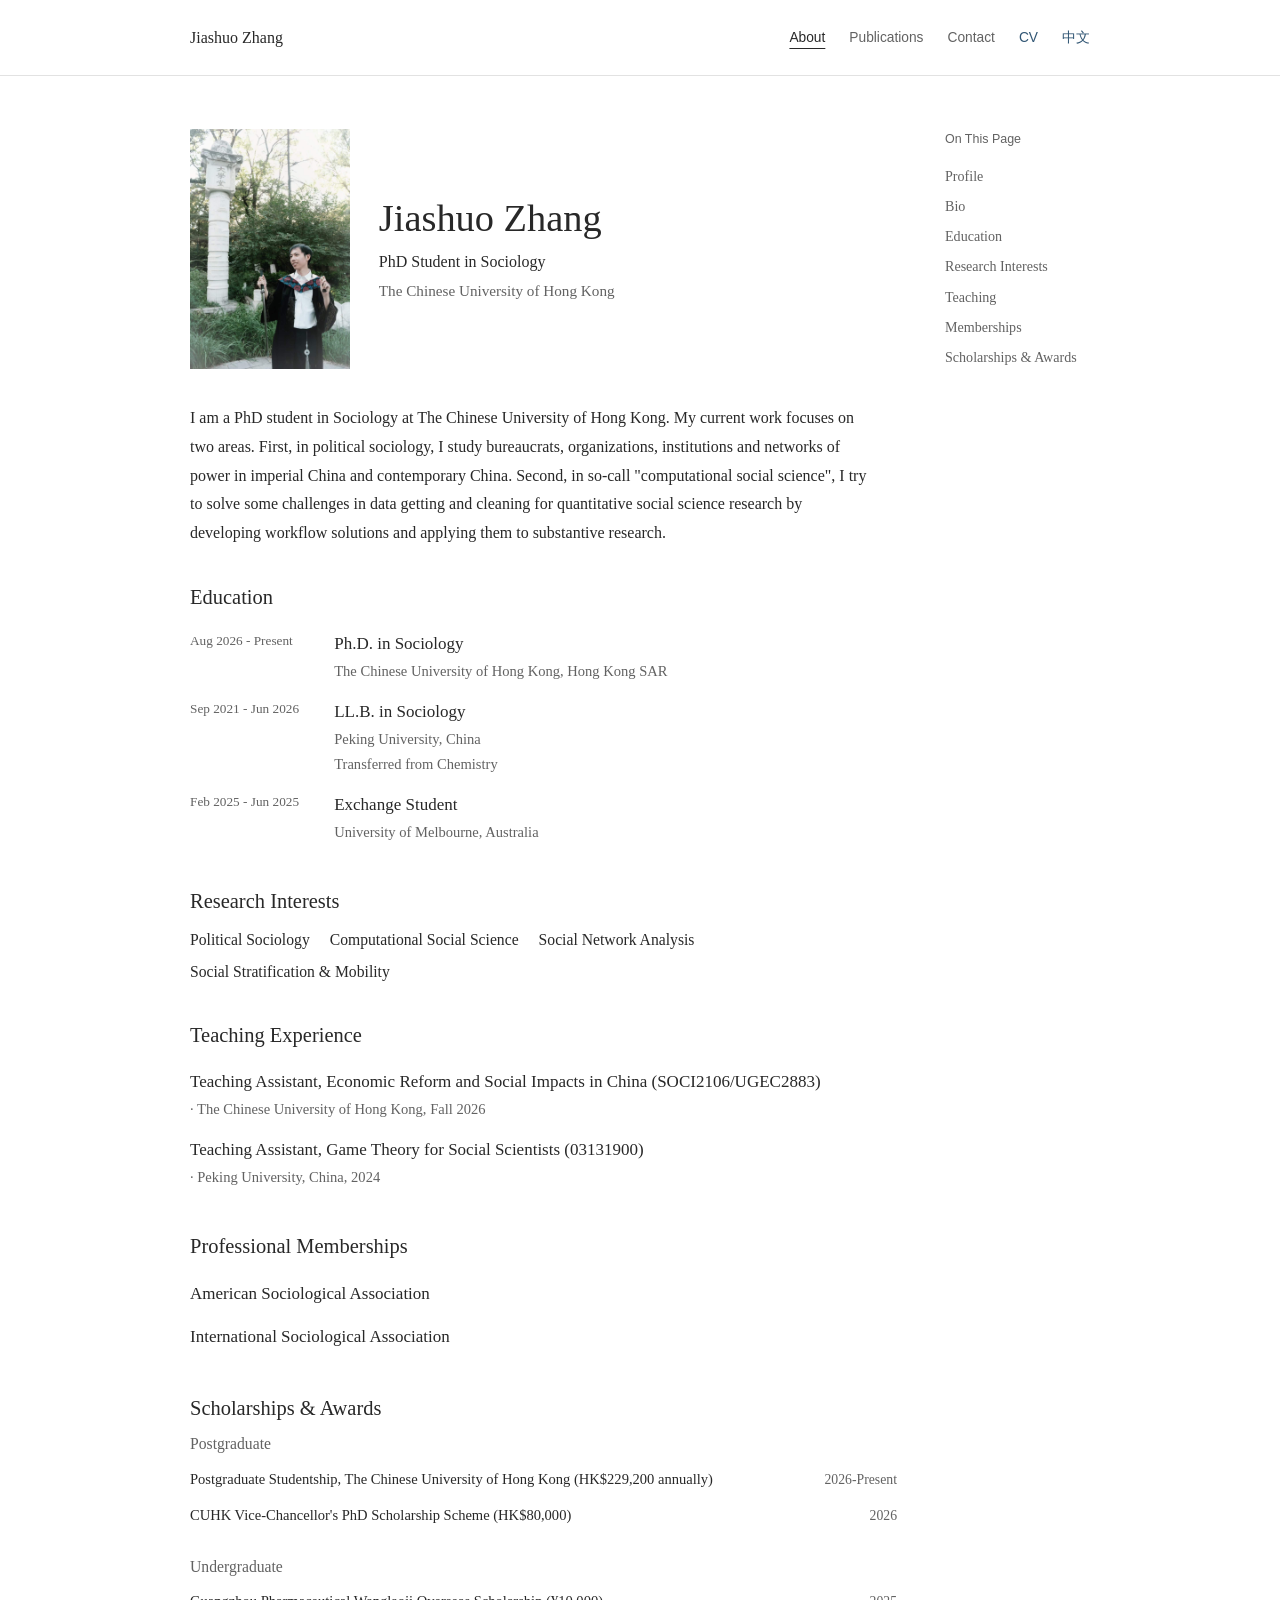
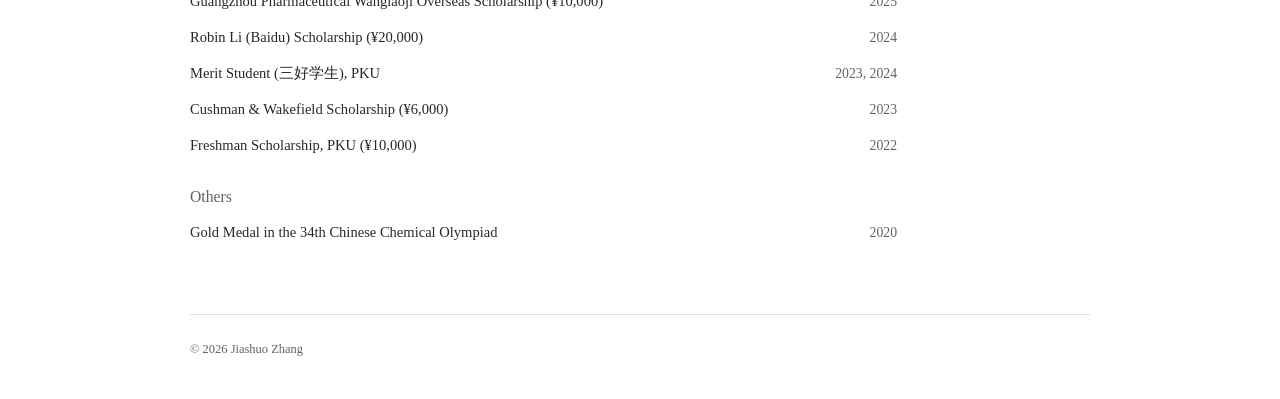
==== commit f2ba6527: "fix: localize author names and hide unfinished research and profile links" ====
--- a/index.html
+++ b/index.html
@@ -156,7 +156,7 @@
   <span class="nav-name">Jiashuo Zhang</span>
   <div class="nav-links">
     <a href="#" class="nav-link active" data-page="about">About</a>
-    <a href="#" class="nav-link" data-page="research">Research</a>
+    <a href="#" class="nav-link" data-page="research" hidden>Research</a>
     <a href="#" class="nav-link" data-page="publications">Publications</a>
     <a href="#" class="nav-link" data-page="contact">Contact</a>
     <a href="JiashuoZhang.pdf" class="cv-link" target="_blank" rel="noopener">CV</a>
@@ -287,7 +287,15 @@
   </section>
 
   <!-- ===== RESEARCH ===== -->
-  <section id="page-research" class="page-section">
+  <section id="page-research" class="page-section" hidden>
+    <div class="section-content">
+      <section class="section-block" id="research-historical-political">
+        <h2>Historical and Political Sociology</h2>
+      </section>
+      <section class="section-block" id="research-computational">
+        <h2>Computational Social Science</h2>
+      </section>
+    </div>
   </section>
 
   <!-- ===== PUBLICATIONS ===== -->
@@ -301,7 +309,7 @@
       <li class="pub-item">
         <div class="pub-title" lang="zh">士大夫的社会世界建构与演变：基于曾国藩日记/通信的案例研究</div>
         <div class="pub-title-en">The Social World of Scholar-Officials in Traditional China:<br>A Micro-Sociological Analysis of Zeng Guofan's Diary and Correspondence</div>
-        <div class="pub-meta">周雪光、张家硕，2026 · 《社会》第2期 · CSSCI</div>
+        <div class="pub-meta">Xueguang Zhou and Jiashuo Zhang, 2026 · <em>Society</em>, No. 2 · CSSCI</div>
         <div class="pub-meta">Reprinted in full by the Information Center for Social Sciences, RUC, No. 7 (2026)</div>
         <div class="pub-meta"><a href="士大夫的社会世界建构与演变.pdf">[Article PDF]</a> · <a href="曾国藩-人大转载.pdf">[Full-text reprint]</a></div>
         <div class="publication-preview" id="publications-preview" aria-label="Figure from the article">
@@ -313,7 +321,7 @@
       <li class="pub-item">
         <div class="pub-title" lang="zh">冒滥与抑遏之外：雍正朝西北军前效力群体的“自首潮”（1725–1729）</div>
         <div class="pub-title-en">Beyond Deceptive and Deserved Credits: Self-Rectification of Officials Earning Promotion in the Qing's Northwestern Campaigns during the Early Yongzheng Reign (1725–1729)</div>
-        <div class="pub-meta">田耕、张家硕 · 《清史研究》 · 导师共同作者 <span class="pub-status">Accept</span> · CSSCI</div>
+        <div class="pub-meta">Geng Tian and Jiashuo Zhang · <em>Qing History Research</em> · Supervisor co-author <span class="pub-status">Accept</span> · CSSCI</div>
       </li>
     </ul>
 
@@ -322,7 +330,7 @@
     <ul class="pub-list">
       <li class="pub-item">
         <div class="pub-title" lang="zh">田野研究中的实地纠葛与质量标准：20世纪中期芝加哥大学与哥伦比亚大学社会学之比较</div>
-        <div class="pub-meta">丹尼尔·门奇克 著，张家硕 译，2026 · 王利平：《逆旅行人：芝加哥大学社会科学传统》，北京大学出版社，第267-290页。</div>
+        <div class="pub-meta">Daniel A. Menchik; translated by Jiashuo Zhang, 2026 · In L. Wang (ed.), <em>The Wayward Travelers: The University of Chicago Tradition in Social Science</em>, Peking University Press, pp. 267–290.</div>
       </li>
     </ul>
 
@@ -348,7 +356,7 @@
       <li>Department of Sociology, The Chinese University of Hong Kong, Shatin, N.T., Hong Kong SAR</li>
     </ul>
 
-    <div class="social-icons" id="contact-links">
+    <div class="social-icons" id="contact-links" hidden>
       <a href="#" class="social-icon" title="Google Scholar" aria-label="Google Scholar">
         <svg viewBox="0 0 24 24"><path d="M12 24a7.2 7.2 0 0 0 3.25-.74l-3.42-5.9c-.74.4-1.56.64-2.43.64-2.68 0-4.85-2.17-4.85-4.85a4.82 4.82 0 0 1 .9-2.8L2.12 16.1A11.96 11.96 0 0 0 12 24z"/><path d="M23.84 11.62c0-.82-.07-1.62-.21-2.38H12v4.5h6.75a5.8 5.8 0 0 1-2.5 3.82l3.42 5.9A11.98 11.98 0 0 0 23.84 11.62z"/><path d="M5.27 8.75 1.85 4.93A11.96 11.96 0 0 0 0 12c0 2.58.82 4.97 2.2 6.93l.07-.07 3.44-5.94a4.77 4.77 0 0 1-.44-2.17z"/><path d="M12 4.8c1.8 0 3.42.62 4.7 1.83l3.5-3.5A11.94 11.94 0 0 0 12 0C7.4 0 3.38 2.5 1.85 4.93L5.27 8.8A7.14 7.14 0 0 1 12 4.8z"/></svg>
       </a>
@@ -365,7 +373,7 @@
     <aside class="section-nav" aria-label="Contact page navigation">
       <div class="section-nav-title">On This Page</div>
       <a href="#contact-info">Contact Information</a>
-      <a href="#contact-links">Academic Links</a>
+      <a href="#contact-links" hidden>Academic Links</a>
     </aside>
 
   </section>
--- a/academic.css
+++ b/academic.css
@@ -1,4 +1,5 @@
 /* Shared typography and layout for the English and Chinese homepages. */
+[hidden] { display: none !important; }
 :root {
   --paper: #fff;
   --paper-deep: #f5f5f5;
